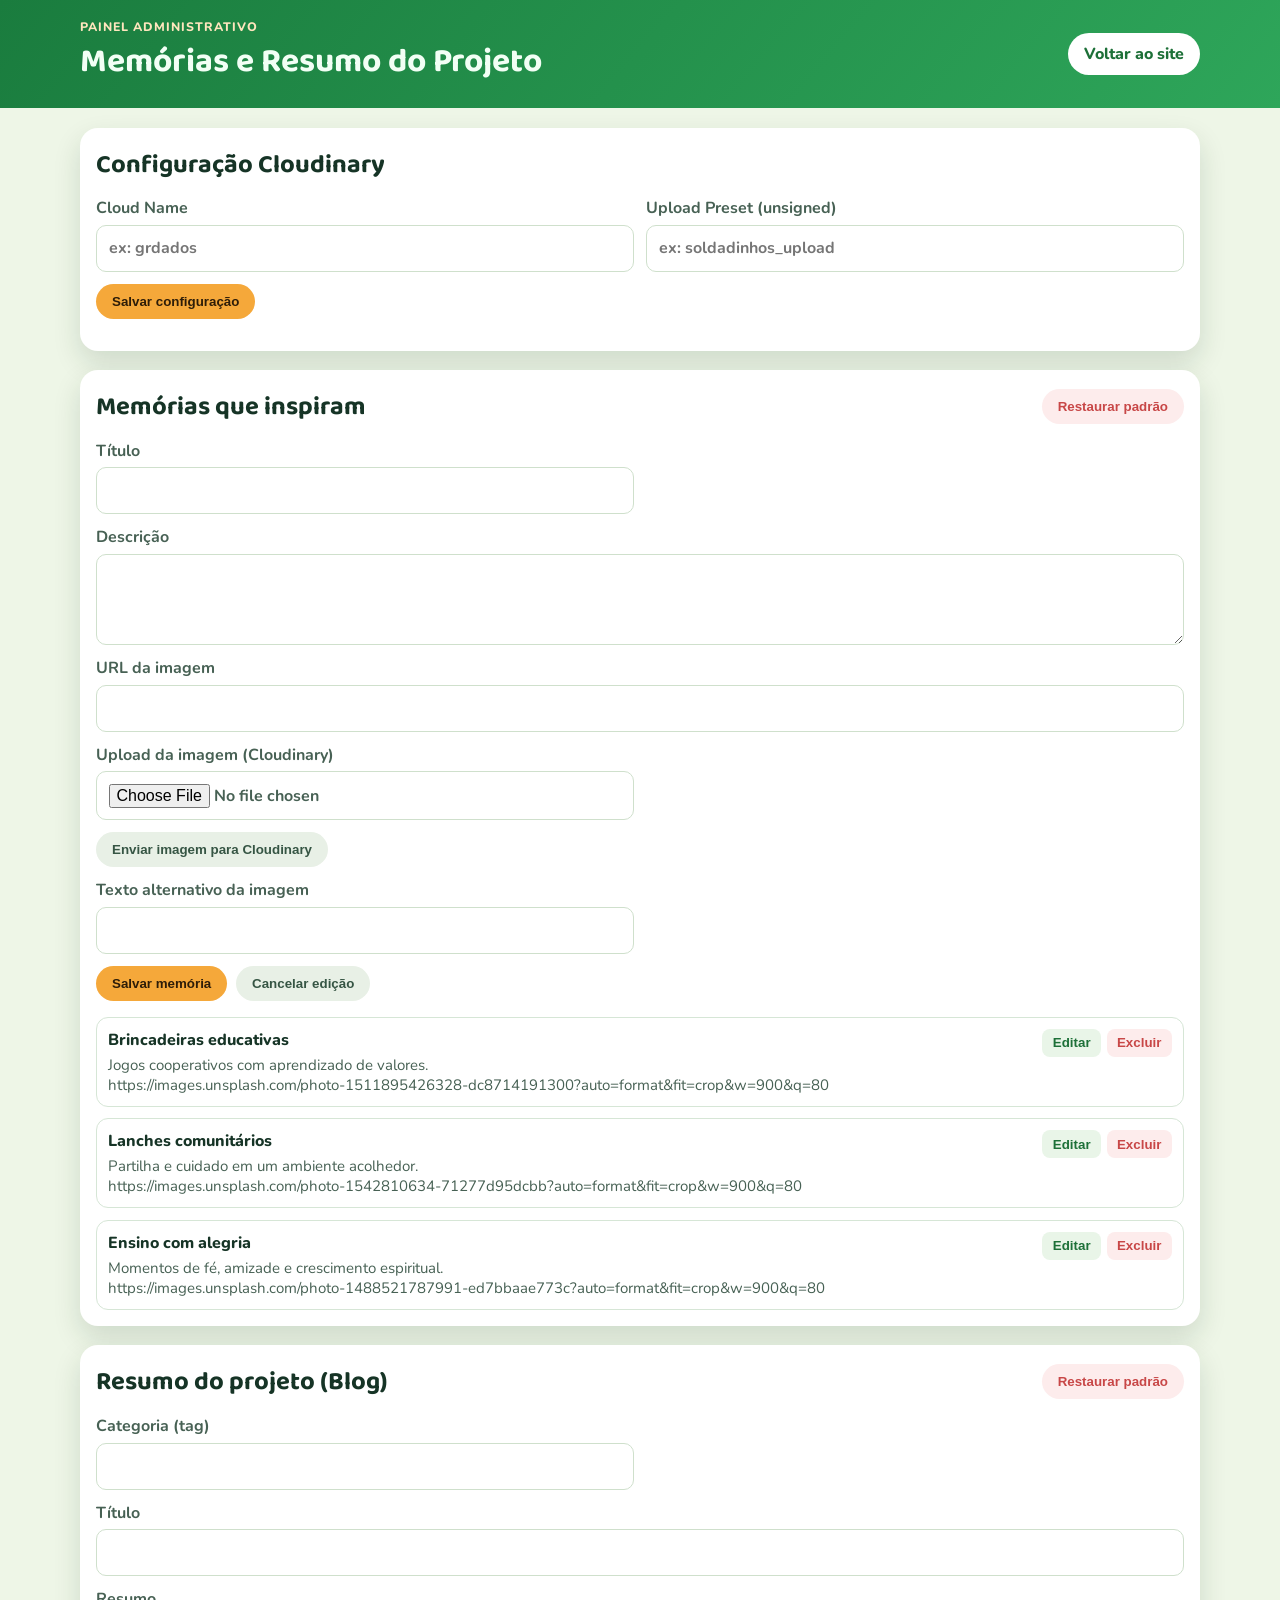
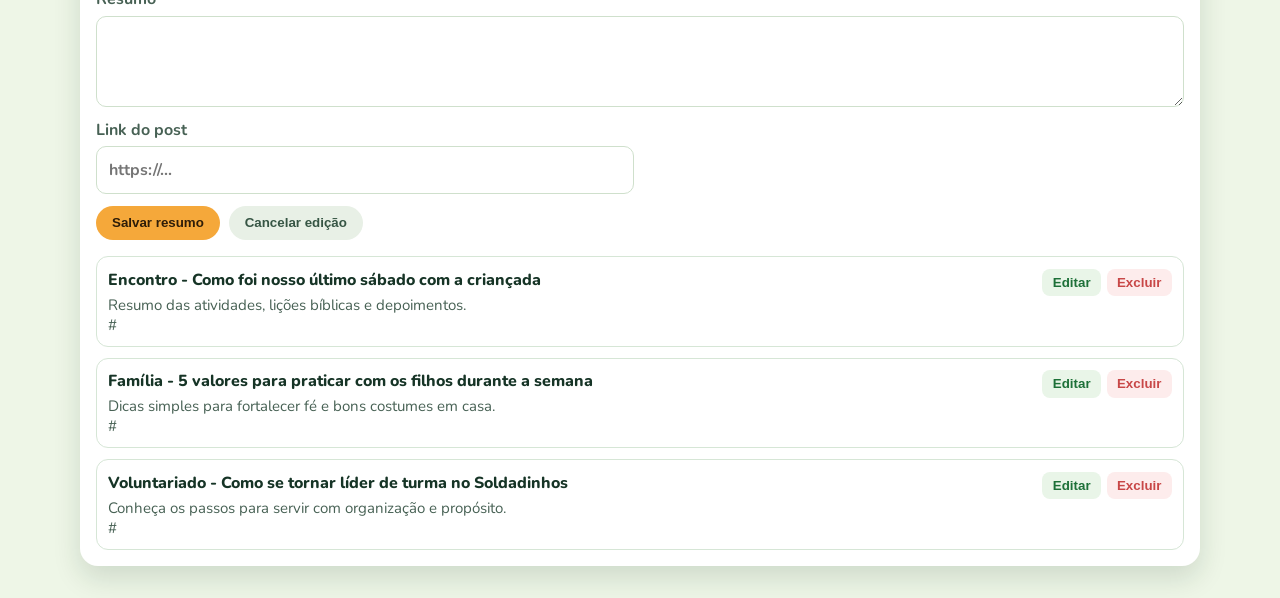
==== admin.html @ 40d7eaef "Add admin panel for memories and summaries with Cloudinary uploads" ====
<!doctype html>
<html lang="pt-BR">
  <head>
    <meta charset="UTF-8" />
    <meta name="viewport" content="width=device-width, initial-scale=1.0" />
    <title>Painel Admin | Soldadinhos de Jesus</title>
    <link rel="preconnect" href="https://fonts.googleapis.com" />
    <link rel="preconnect" href="https://fonts.gstatic.com" crossorigin />
    <link
      href="https://fonts.googleapis.com/css2?family=Baloo+2:wght@600;700;800&family=Nunito:wght@400;600;700&display=swap"
      rel="stylesheet"
    />
    <link rel="stylesheet" href="admin.css" />
  </head>
  <body>
    <header class="admin-header">
      <div class="admin-container admin-header-wrap">
        <div>
          <p class="eyebrow">Painel Administrativo</p>
          <h1>Memórias e Resumo do Projeto</h1>
        </div>
        <a class="btn btn-light" href="index.html">Voltar ao site</a>
      </div>
    </header>

    <main class="admin-container admin-main">
      <section class="admin-panel">
        <div class="panel-head">
          <h2>Configuração Cloudinary</h2>
        </div>
        <form id="cloudForm" class="admin-form">
          <label>
            Cloud Name
            <input id="cloudName" placeholder="ex: grdados" required />
          </label>
          <label>
            Upload Preset (unsigned)
            <input id="uploadPreset" placeholder="ex: soldadinhos_upload" required />
          </label>
          <div class="form-actions">
            <button type="submit" class="btn btn-primary">Salvar configuração</button>
            <span id="cloudStatus" class="form-status" aria-live="polite"></span>
          </div>
        </form>
      </section>

      <section class="admin-panel">
        <div class="panel-head">
          <h2>Memórias que inspiram</h2>
          <button type="button" class="btn btn-danger" id="resetMemories">
            Restaurar padrão
          </button>
        </div>
        <form id="memoryForm" class="admin-form">
          <input type="hidden" id="memoryIndex" value="" />
          <label>
            Título
            <input id="memoryTitle" required />
          </label>
          <label>
            Descrição
            <textarea id="memoryDescription" rows="3" required></textarea>
          </label>
          <label>
            URL da imagem
            <input id="memoryImage" type="url" required />
          </label>
          <label>
            Upload da imagem (Cloudinary)
            <input id="memoryFile" type="file" accept="image/*" />
          </label>
          <div class="form-actions">
            <button type="button" class="btn btn-muted" id="uploadMemoryImage">
              Enviar imagem para Cloudinary
            </button>
            <span id="uploadStatus" class="upload-status"></span>
          </div>
          <label>
            Texto alternativo da imagem
            <input id="memoryAlt" />
          </label>
          <div class="form-actions">
            <button type="submit" class="btn btn-primary">Salvar memória</button>
            <button type="button" class="btn btn-muted" id="cancelMemoryEdit">
              Cancelar edição
            </button>
            <span id="memoryStatus" class="form-status" aria-live="polite"></span>
          </div>
        </form>
        <div id="memoryList" class="admin-list"></div>
      </section>

      <section class="admin-panel">
        <div class="panel-head">
          <h2>Resumo do projeto (Blog)</h2>
          <button type="button" class="btn btn-danger" id="resetSummaries">
            Restaurar padrão
          </button>
        </div>
        <form id="summaryForm" class="admin-form">
          <input type="hidden" id="summaryIndex" value="" />
          <label>
            Categoria (tag)
            <input id="summaryTag" required />
          </label>
          <label>
            Título
            <input id="summaryTitle" required />
          </label>
          <label>
            Resumo
            <textarea id="summaryText" rows="3" required></textarea>
          </label>
          <label>
            Link do post
            <input id="summaryLink" type="url" placeholder="https://..." />
          </label>
          <div class="form-actions">
            <button type="submit" class="btn btn-primary">Salvar resumo</button>
            <button type="button" class="btn btn-muted" id="cancelSummaryEdit">
              Cancelar edição
            </button>
            <span id="summaryStatus" class="form-status" aria-live="polite"></span>
          </div>
        </form>
        <div id="summaryList" class="admin-list"></div>
      </section>
    </main>

    <script src="admin.js"></script>
  </body>
</html>
---- admin.css ----
:root {
  --bg: #eef6e7;
  --surface: #ffffff;
  --text: #163426;
  --text-soft: #476154;
  --brand: #1f8f45;
  --accent: #f5a83a;
  --danger: #c84747;
  --shadow: 0 12px 28px rgba(14, 48, 30, 0.14);
}

* {
  box-sizing: border-box;
}

body {
  margin: 0;
  font-family: "Nunito", sans-serif;
  background: var(--bg);
  color: var(--text);
}

.admin-container {
  width: min(1120px, 92%);
  margin: 0 auto;
}

.admin-header {
  background: linear-gradient(130deg, #1a7c3e, #2ea65a);
  color: #f2fff5;
  padding: 1.2rem 0;
}

.admin-header-wrap {
  display: flex;
  justify-content: space-between;
  align-items: center;
  gap: 1rem;
}

.eyebrow {
  margin: 0;
  letter-spacing: 0.08em;
  text-transform: uppercase;
  font-size: 0.77rem;
  font-weight: 800;
  color: #ffe6be;
}

h1,
h2 {
  margin: 0;
  font-family: "Baloo 2", cursive;
}

h1 {
  font-size: clamp(1.4rem, 3.6vw, 2.1rem);
}

h2 {
  font-size: clamp(1.2rem, 3vw, 1.6rem);
}

.admin-main {
  display: grid;
  gap: 1.2rem;
  padding: 1.2rem 0 2rem;
}

.admin-panel {
  background: var(--surface);
  border-radius: 18px;
  box-shadow: var(--shadow);
  padding: 1rem;
}

.panel-head {
  display: flex;
  justify-content: space-between;
  align-items: center;
  gap: 1rem;
  margin-bottom: 0.8rem;
}

.admin-form {
  display: grid;
  grid-template-columns: repeat(2, minmax(0, 1fr));
  gap: 0.75rem;
  margin-bottom: 1rem;
}

.admin-form label {
  display: grid;
  gap: 0.35rem;
  font-weight: 700;
  color: var(--text-soft);
}

.admin-form textarea,
.admin-form input {
  width: 100%;
  border: 1px solid #cfe0cc;
  border-radius: 10px;
  padding: 0.72rem;
  font: inherit;
}

.admin-form textarea {
  resize: vertical;
  min-height: 80px;
}

.admin-form label:nth-child(3),
.admin-form label:nth-child(4) {
  grid-column: 1 / -1;
}

.form-actions {
  grid-column: 1 / -1;
  display: flex;
  gap: 0.55rem;
  flex-wrap: wrap;
}

.btn {
  border: 0;
  border-radius: 999px;
  padding: 0.62rem 1rem;
  font-weight: 800;
  cursor: pointer;
  text-decoration: none;
  display: inline-flex;
  align-items: center;
  justify-content: center;
}

.btn-primary {
  background: var(--accent);
  color: #2e1d08;
}

.btn-light {
  background: #ffffff;
  color: #1d7038;
}

.btn-muted {
  background: #e8f0e6;
  color: #365544;
}

.btn-danger {
  background: #fdecec;
  color: var(--danger);
}

.upload-status {
  font-weight: 700;
  color: #2a6f43;
  align-self: center;
}

.form-status {
  font-weight: 800;
  align-self: center;
  padding: 0.35rem 0.6rem;
  border-radius: 8px;
  min-height: 34px;
  display: inline-flex;
  align-items: center;
}

.form-status.success {
  color: #145c33;
  background: #e7f6ea;
  border: 1px solid #b7ddbf;
}

.form-status.error {
  color: #9f2d2d;
  background: #fdecec;
  border: 1px solid #f0bcbc;
}

.admin-list {
  display: grid;
  gap: 0.7rem;
}

.list-item {
  border: 1px solid #d6e6d6;
  border-radius: 12px;
  padding: 0.7rem;
  display: flex;
  justify-content: space-between;
  gap: 0.8rem;
}

.item-title {
  margin: 0 0 0.25rem;
  font-weight: 800;
}

.item-sub {
  margin: 0;
  color: var(--text-soft);
  font-size: 0.94rem;
}

.item-actions {
  display: flex;
  gap: 0.35rem;
  align-items: flex-start;
}

.item-actions button {
  border: 0;
  border-radius: 8px;
  font-weight: 700;
  padding: 0.4rem 0.65rem;
  cursor: pointer;
}

.edit-btn {
  background: #e9f5e8;
  color: #1d7038;
}

.delete-btn {
  background: #fdecec;
  color: var(--danger);
}

@media (max-width: 760px) {
  .admin-form {
    grid-template-columns: 1fr;
  }

  .list-item {
    flex-direction: column;
  }

  .admin-header-wrap,
  .panel-head {
    flex-direction: column;
    align-items: flex-start;
  }
}
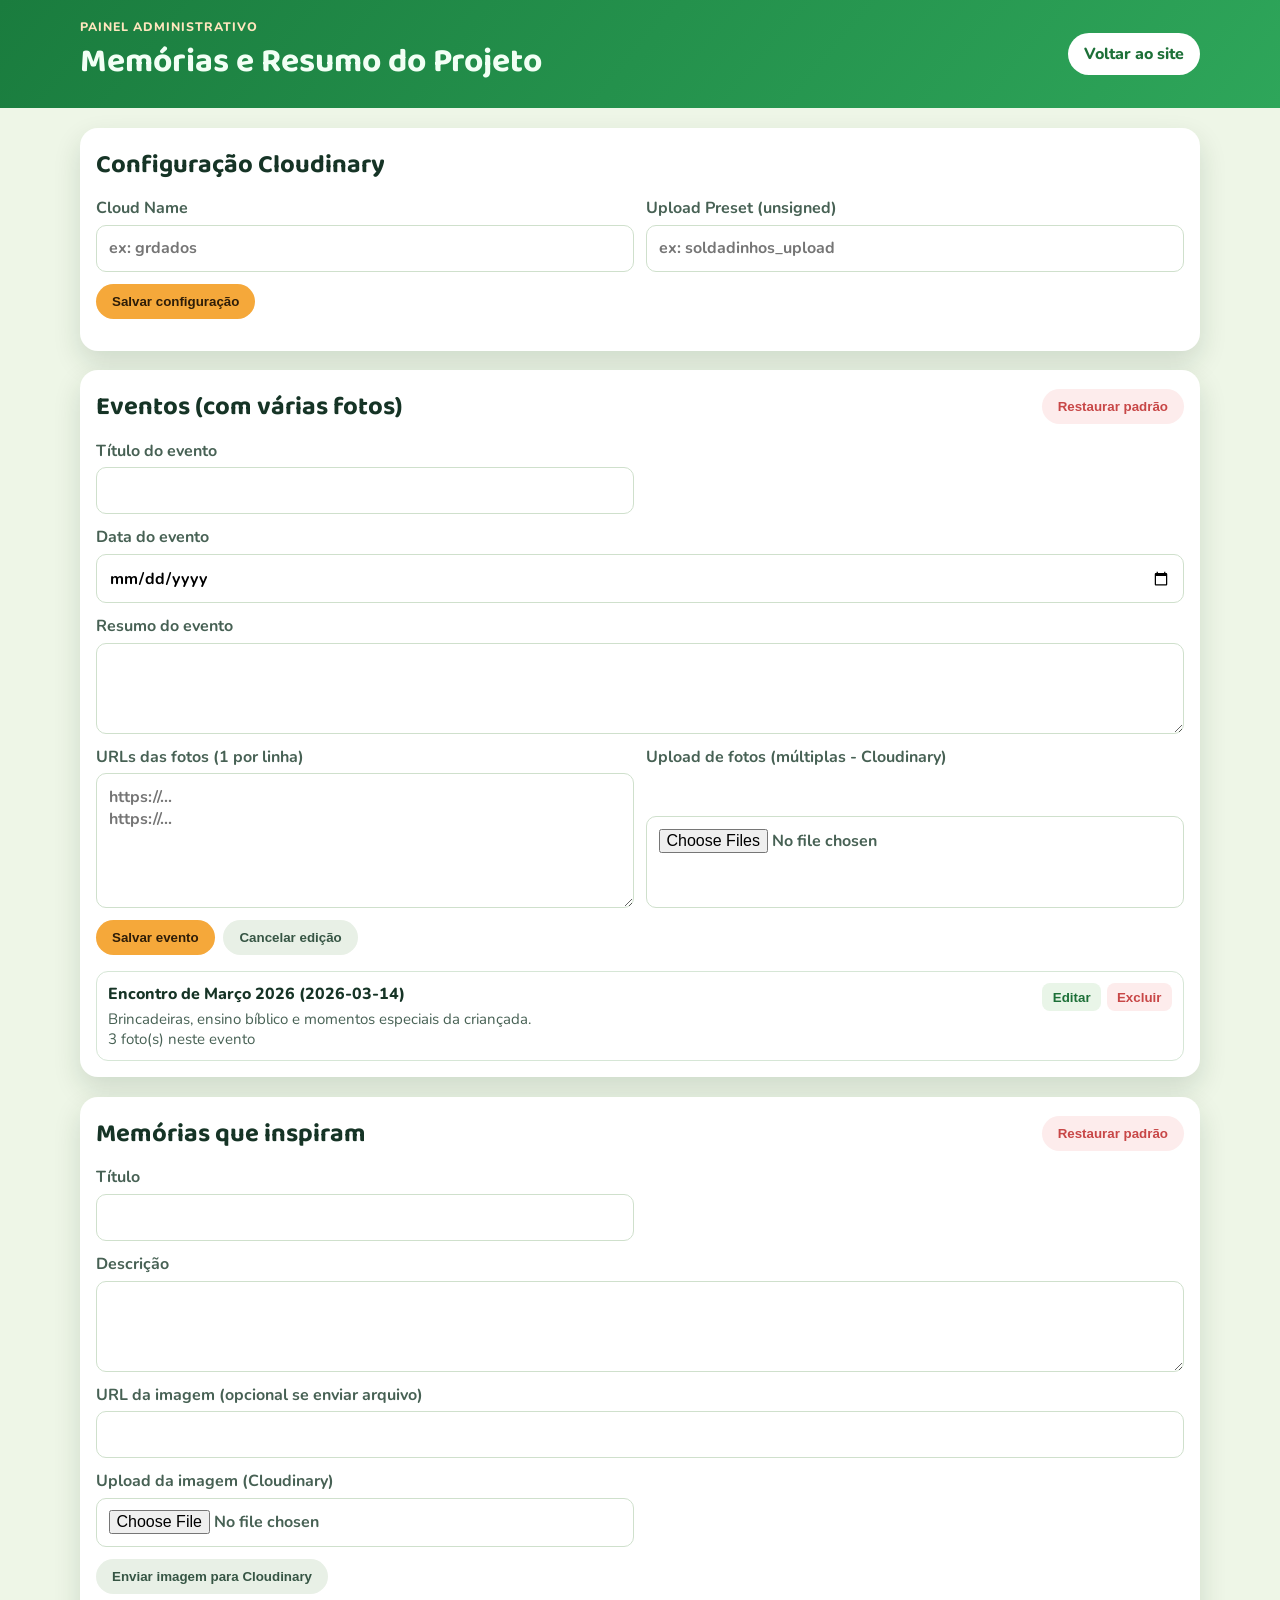
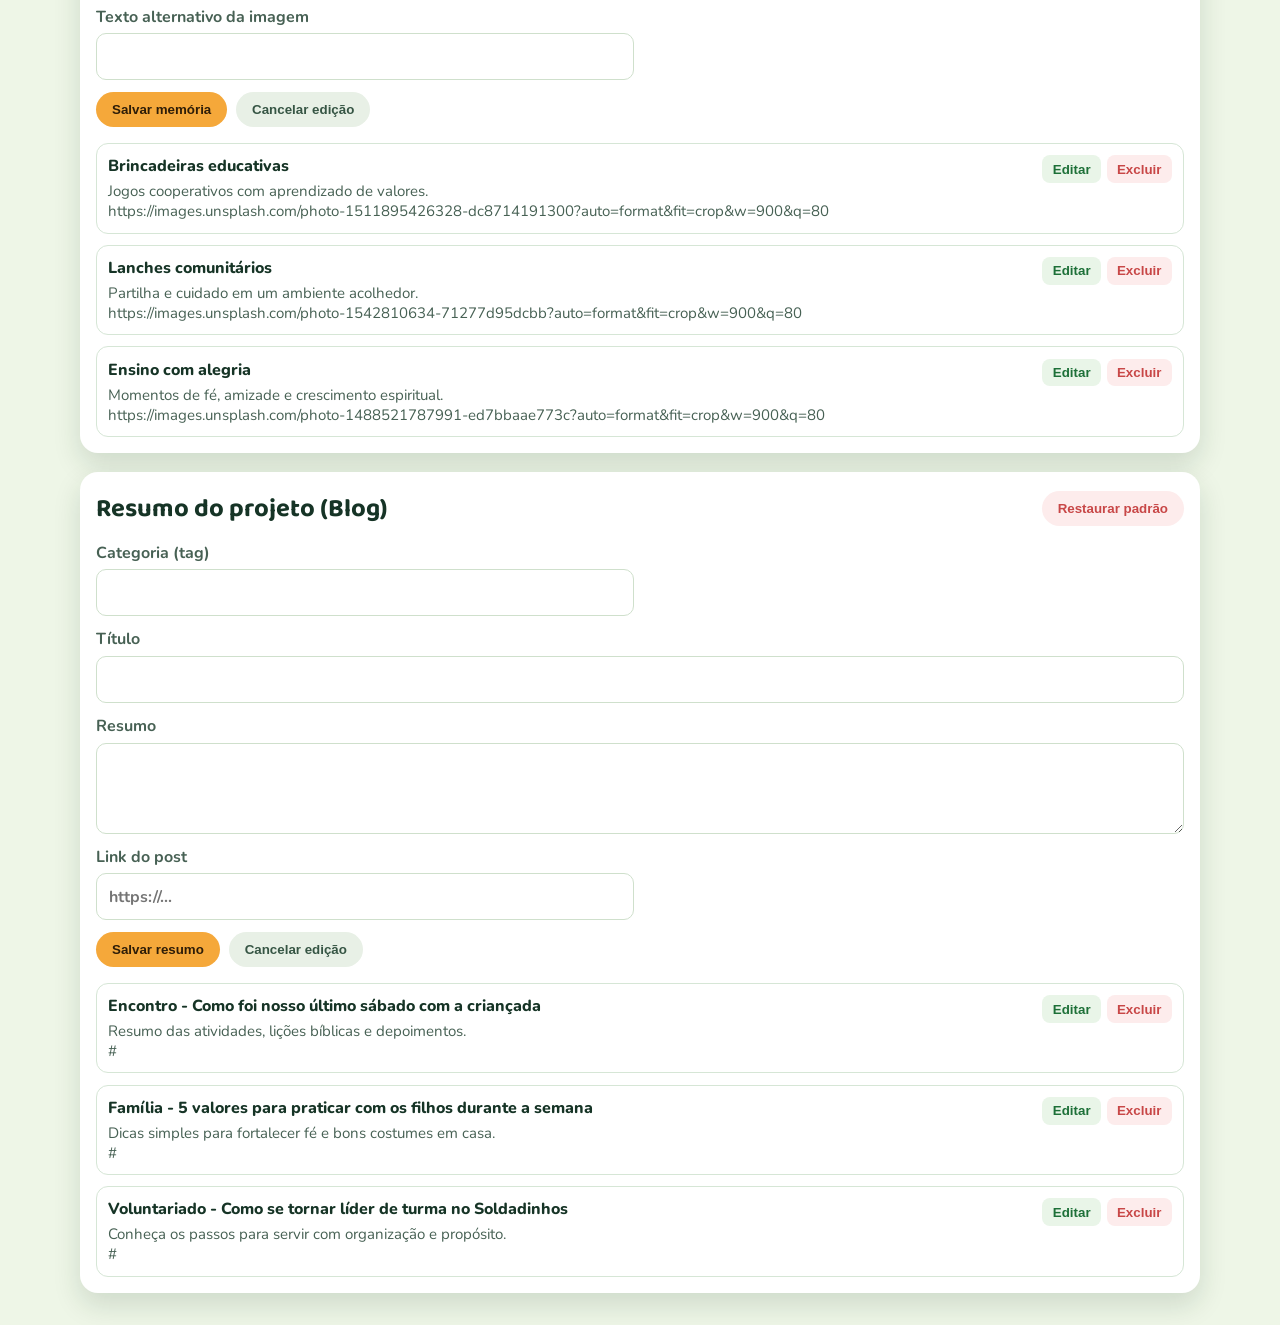
==== commit 46e67daa: "Add event galleries with Cloudinary uploads and hero integration" ====
--- a/admin.html
+++ b/admin.html
@@ -46,6 +46,50 @@
 
       <section class="admin-panel">
         <div class="panel-head">
+          <h2>Eventos (com várias fotos)</h2>
+          <button type="button" class="btn btn-danger" id="resetEvents">
+            Restaurar padrão
+          </button>
+        </div>
+        <form id="eventForm" class="admin-form">
+          <input type="hidden" id="eventIndex" value="" />
+          <label>
+            Título do evento
+            <input id="eventTitle" required />
+          </label>
+          <label>
+            Data do evento
+            <input id="eventDate" type="date" />
+          </label>
+          <label>
+            Resumo do evento
+            <textarea id="eventSummary" rows="3"></textarea>
+          </label>
+          <label>
+            URLs das fotos (1 por linha)
+            <textarea
+              id="eventPhotoUrls"
+              rows="5"
+              placeholder="https://...&#10;https://..."
+            ></textarea>
+          </label>
+          <label>
+            Upload de fotos (múltiplas - Cloudinary)
+            <input id="eventPhotoFiles" type="file" accept="image/*" multiple />
+          </label>
+          <div class="form-actions">
+            <button type="submit" class="btn btn-primary">Salvar evento</button>
+            <button type="button" class="btn btn-muted" id="cancelEventEdit">
+              Cancelar edição
+            </button>
+            <span id="eventStatus" class="form-status" aria-live="polite"></span>
+          </div>
+        </form>
+        <div id="eventList" class="admin-list"></div>
+      </section>
+
+      <section class="admin-panel">
+        <div class="panel-head">
           <h2>Memórias que inspiram</h2>
           <button type="button" class="btn btn-danger" id="resetMemories">
             Restaurar padrão
@@ -62,8 +106,8 @@
             <textarea id="memoryDescription" rows="3" required></textarea>
           </label>
           <label>
-            URL da imagem
-            <input id="memoryImage" type="url" required />
+            URL da imagem (opcional se enviar arquivo)
+            <input id="memoryImage" type="url" />
           </label>
           <label>
             Upload da imagem (Cloudinary)
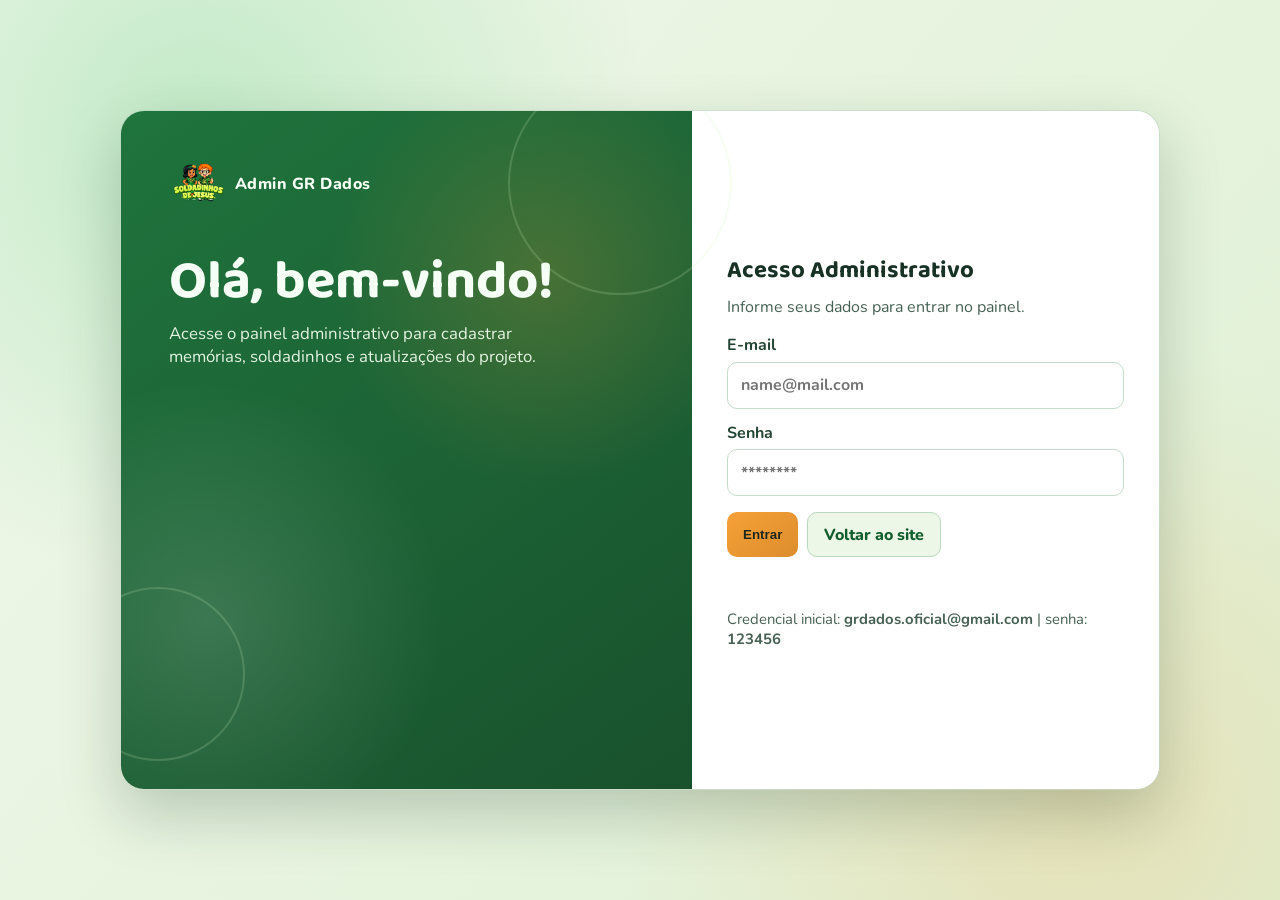
==== commit 2aab38c0: "Refina layout: estrutura com ícones, slider suave e ajustes de localização/login" ====
--- a/admin.html
+++ b/admin.html
@@ -1,4 +1,4 @@
-<!doctype html>
+﻿<!doctype html>
 <html lang="pt-BR">
   <head>
     <meta charset="UTF-8" />
@@ -7,7 +7,7 @@
     <link rel="preconnect" href="https://fonts.googleapis.com" />
     <link rel="preconnect" href="https://fonts.gstatic.com" crossorigin />
     <link
-      href="https://fonts.googleapis.com/css2?family=Baloo+2:wght@600;700;800&family=Nunito:wght@400;600;700&display=swap"
+      href="https://fonts.googleapis.com/css2?family=Baloo+2:wght@600;700;800&family=Nunito:wght@400;600;700;800&display=swap"
       rel="stylesheet"
     />
     <link rel="stylesheet" href="admin.css" />
@@ -17,18 +17,21 @@
       <div class="admin-container admin-header-wrap">
         <div>
           <p class="eyebrow">Painel Administrativo</p>
-          <h1>Memórias e Resumo do Projeto</h1>
-        </div>
-        <a class="btn btn-light" href="index.html">Voltar ao site</a>
+          <h1>Gestão do Projeto Soldadinhos de Jesus</h1>
+        </div>
+        <div class="admin-header-actions">
+          <a class="btn btn-light" href="index.html">Voltar ao site</a>
+          <button class="btn btn-muted" id="logoutAdmin" type="button">Sair</button>
+        </div>
       </div>
     </header>
 
     <main class="admin-container admin-main">
       <section class="admin-panel">
         <div class="panel-head">
-          <h2>Configuração Cloudinary</h2>
-        </div>
-        <form id="cloudForm" class="admin-form">
+          <h2>Configuração do Cloudinary</h2>
+        </div>
+        <form id="cloudForm" class="admin-form compact-form">
           <label>
             Cloud Name
             <input id="cloudName" placeholder="ex: grdados" required />
@@ -44,130 +47,168 @@
         </form>
       </section>
 
-      <section class="admin-panel">
-        <div class="panel-head">
-          <h2>Eventos (com várias fotos)</h2>
-          <button type="button" class="btn btn-danger" id="resetEvents">
-            Restaurar padrão
-          </button>
-        </div>
-        <form id="eventForm" class="admin-form">
-          <input type="hidden" id="eventIndex" value="" />
-          <label>
-            Título do evento
-            <input id="eventTitle" required />
-          </label>
-          <label>
-            Data do evento
-            <input id="eventDate" type="date" />
-          </label>
-          <label>
-            Resumo do evento
-            <textarea id="eventSummary" rows="3"></textarea>
-          </label>
-          <label>
-            URLs das fotos (1 por linha)
-            <textarea
-              id="eventPhotoUrls"
-              rows="5"
-              placeholder="https://...&#10;https://..."
-            ></textarea>
-          </label>
-          <label>
-            Upload de fotos (múltiplas - Cloudinary)
-            <input id="eventPhotoFiles" type="file" accept="image/*" multiple />
-          </label>
-          <div class="form-actions">
-            <button type="submit" class="btn btn-primary">Salvar evento</button>
-            <button type="button" class="btn btn-muted" id="cancelEventEdit">
-              Cancelar edição
-            </button>
-            <span id="eventStatus" class="form-status" aria-live="polite"></span>
-          </div>
-        </form>
-        <div id="eventList" class="admin-list"></div>
-      </section>
-
-      <section class="admin-panel">
-        <div class="panel-head">
-          <h2>Memórias que inspiram</h2>
-          <button type="button" class="btn btn-danger" id="resetMemories">
-            Restaurar padrão
-          </button>
-        </div>
-        <form id="memoryForm" class="admin-form">
-          <input type="hidden" id="memoryIndex" value="" />
-          <label>
-            Título
-            <input id="memoryTitle" required />
-          </label>
-          <label>
-            Descrição
-            <textarea id="memoryDescription" rows="3" required></textarea>
-          </label>
-          <label>
-            URL da imagem (opcional se enviar arquivo)
-            <input id="memoryImage" type="url" />
-          </label>
-          <label>
-            Upload da imagem (Cloudinary)
-            <input id="memoryFile" type="file" accept="image/*" />
-          </label>
-          <div class="form-actions">
-            <button type="button" class="btn btn-muted" id="uploadMemoryImage">
-              Enviar imagem para Cloudinary
-            </button>
-            <span id="uploadStatus" class="upload-status"></span>
-          </div>
-          <label>
-            Texto alternativo da imagem
-            <input id="memoryAlt" />
-          </label>
-          <div class="form-actions">
-            <button type="submit" class="btn btn-primary">Salvar memória</button>
-            <button type="button" class="btn btn-muted" id="cancelMemoryEdit">
-              Cancelar edição
-            </button>
-            <span id="memoryStatus" class="form-status" aria-live="polite"></span>
-          </div>
-        </form>
-        <div id="memoryList" class="admin-list"></div>
-      </section>
-
-      <section class="admin-panel">
-        <div class="panel-head">
-          <h2>Resumo do projeto (Blog)</h2>
-          <button type="button" class="btn btn-danger" id="resetSummaries">
-            Restaurar padrão
-          </button>
-        </div>
-        <form id="summaryForm" class="admin-form">
-          <input type="hidden" id="summaryIndex" value="" />
-          <label>
-            Categoria (tag)
-            <input id="summaryTag" required />
-          </label>
-          <label>
-            Título
-            <input id="summaryTitle" required />
-          </label>
-          <label>
-            Resumo
-            <textarea id="summaryText" rows="3" required></textarea>
-          </label>
-          <label>
-            Link do post
-            <input id="summaryLink" type="url" placeholder="https://..." />
-          </label>
-          <div class="form-actions">
-            <button type="submit" class="btn btn-primary">Salvar resumo</button>
-            <button type="button" class="btn btn-muted" id="cancelSummaryEdit">
-              Cancelar edição
-            </button>
-            <span id="summaryStatus" class="form-status" aria-live="polite"></span>
-          </div>
-        </form>
-        <div id="summaryList" class="admin-list"></div>
+      <section class="admin-tabs-panel">
+        <div class="admin-tabs" role="tablist" aria-label="Menu de gestão">
+          <button class="admin-tab is-active" type="button" data-tab="memories">Criar Memórias</button>
+          <button class="admin-tab" type="button" data-tab="soldiers">Criar Cartão de Soldadinho</button>
+          <button class="admin-tab" type="button" data-tab="summaries">Criar Resumo do Projeto</button>
+        </div>
+
+        <div class="admin-tab-panels">
+          <section class="admin-tab-panel is-active" id="tab-memories" data-panel="memories">
+            <div class="admin-panel">
+              <div class="panel-head">
+                <h2>Eventos (hero + galeria)</h2>
+                <button type="button" class="btn btn-danger" id="resetEvents">Restaurar padrão</button>
+              </div>
+              <form id="eventForm" class="admin-form">
+                <input type="hidden" id="eventIndex" value="" />
+                <label>
+                  Título do evento
+                  <input id="eventTitle" required />
+                </label>
+                <label>
+                  Data do evento
+                  <input id="eventDate" type="date" />
+                </label>
+                <label class="full-col">
+                  Resumo do evento
+                  <textarea id="eventSummary" rows="3"></textarea>
+                </label>
+                <label class="full-col">
+                  URLs das fotos (1 por linha)
+                  <textarea id="eventPhotoUrls" rows="5" placeholder="https://...&#10;https://..."></textarea>
+                </label>
+                <label class="full-col">
+                  Upload de fotos (múltiplas)
+                  <input id="eventPhotoFiles" type="file" accept="image/*" multiple />
+                </label>
+                <div class="form-actions full-col">
+                  <button type="submit" class="btn btn-primary">Salvar evento</button>
+                  <button type="button" class="btn btn-muted" id="cancelEventEdit">Cancelar edição</button>
+                  <span id="eventStatus" class="form-status" aria-live="polite"></span>
+                </div>
+              </form>
+              <div id="eventList" class="admin-list"></div>
+            </div>
+
+            <div class="admin-panel">
+              <div class="panel-head">
+                <h2>Memórias que inspiram</h2>
+                <button type="button" class="btn btn-danger" id="resetMemories">Restaurar padrão</button>
+              </div>
+              <form id="memoryForm" class="admin-form">
+                <input type="hidden" id="memoryIndex" value="" />
+                <label>
+                  Título
+                  <input id="memoryTitle" required />
+                </label>
+                <label>
+                  Texto alternativo da imagem
+                  <input id="memoryAlt" />
+                </label>
+                <label class="full-col">
+                  Descrição
+                  <textarea id="memoryDescription" rows="3" required></textarea>
+                </label>
+                <label>
+                  URL da imagem (opcional)
+                  <input id="memoryImage" type="url" />
+                </label>
+                <label>
+                  Upload da imagem
+                  <input id="memoryFile" type="file" accept="image/*" />
+                </label>
+                <div class="form-actions full-col">
+                  <button type="button" class="btn btn-muted" id="uploadMemoryImage">Enviar imagem</button>
+                  <button type="submit" class="btn btn-primary">Salvar memória</button>
+                  <button type="button" class="btn btn-muted" id="cancelMemoryEdit">Cancelar edição</button>
+                  <span id="uploadStatus" class="upload-status"></span>
+                  <span id="memoryStatus" class="form-status" aria-live="polite"></span>
+                </div>
+              </form>
+              <div id="memoryList" class="admin-list"></div>
+            </div>
+          </section>
+
+          <section class="admin-tab-panel" id="tab-soldiers" data-panel="soldiers">
+            <div class="admin-panel">
+              <div class="panel-head">
+                <h2>Cartão de Soldadinho</h2>
+                <button type="button" class="btn btn-danger" id="resetSoldiers">Restaurar padrão</button>
+              </div>
+              <form id="soldierForm" class="admin-form">
+                <input type="hidden" id="soldierIndex" value="" />
+                <label>
+                  Nome
+                  <input id="soldierName" required />
+                </label>
+                <label>
+                  Habilidade principal
+                  <input id="soldierRole" required placeholder="ex: Louvor e Alegria" />
+                </label>
+                <label class="full-col">
+                  Características (separadas por vírgula)
+                  <input id="soldierTraits" placeholder="ex: Educação, Energia, Brincalhão" />
+                </label>
+                <label class="full-col">
+                  Medalhas (separadas por vírgula)
+                  <input id="soldierMedals" placeholder="ex: Coragem, Fé, Amizade" />
+                </label>
+                <label>
+                  URL da foto (opcional)
+                  <input id="soldierPhoto" type="url" />
+                </label>
+                <label>
+                  Upload da foto
+                  <input id="soldierFile" type="file" accept="image/*" />
+                </label>
+                <div class="form-actions full-col">
+                  <button type="button" class="btn btn-muted" id="uploadSoldierImage">Enviar foto</button>
+                  <button type="submit" class="btn btn-primary">Salvar soldadinho</button>
+                  <button type="button" class="btn btn-muted" id="cancelSoldierEdit">Cancelar edição</button>
+                  <span id="soldierUploadStatus" class="upload-status"></span>
+                  <span id="soldierStatus" class="form-status" aria-live="polite"></span>
+                </div>
+              </form>
+              <div id="soldierList" class="admin-list"></div>
+            </div>
+          </section>
+
+          <section class="admin-tab-panel" id="tab-summaries" data-panel="summaries">
+            <div class="admin-panel">
+              <div class="panel-head">
+                <h2>Resumo do projeto (blog)</h2>
+                <button type="button" class="btn btn-danger" id="resetSummaries">Restaurar padrão</button>
+              </div>
+              <form id="summaryForm" class="admin-form">
+                <input type="hidden" id="summaryIndex" value="" />
+                <label>
+                  Categoria (tag)
+                  <input id="summaryTag" required />
+                </label>
+                <label>
+                  Título
+                  <input id="summaryTitle" required />
+                </label>
+                <label class="full-col">
+                  Resumo
+                  <textarea id="summaryText" rows="3" required></textarea>
+                </label>
+                <label class="full-col">
+                  Link do post
+                  <input id="summaryLink" type="url" placeholder="https://..." />
+                </label>
+                <div class="form-actions full-col">
+                  <button type="submit" class="btn btn-primary">Salvar resumo</button>
+                  <button type="button" class="btn btn-muted" id="cancelSummaryEdit">Cancelar edição</button>
+                  <span id="summaryStatus" class="form-status" aria-live="polite"></span>
+                </div>
+              </form>
+              <div id="summaryList" class="admin-list"></div>
+            </div>
+          </section>
+        </div>
       </section>
     </main>
 
--- a/admin.css
+++ b/admin.css
@@ -1,4 +1,4 @@
-:root {
+﻿:root {
   --bg: #eef6e7;
   --surface: #ffffff;
   --text: #163426;
@@ -6,6 +6,7 @@
   --brand: #1f8f45;
   --accent: #f5a83a;
   --danger: #c84747;
+  --line: #d6e6d6;
   --shadow: 0 12px 28px rgba(14, 48, 30, 0.14);
 }
 
@@ -21,7 +22,7 @@
 }
 
 .admin-container {
-  width: min(1120px, 92%);
+  width: min(1140px, 92%);
   margin: 0 auto;
 }
 
@@ -36,6 +37,12 @@
   justify-content: space-between;
   align-items: center;
   gap: 1rem;
+}
+
+.admin-header-actions {
+  display: flex;
+  gap: 0.5rem;
+  align-items: center;
 }
 
 .eyebrow {
@@ -63,11 +70,12 @@
 
 .admin-main {
   display: grid;
-  gap: 1.2rem;
+  gap: 1rem;
   padding: 1.2rem 0 2rem;
 }
 
-.admin-panel {
+.admin-panel,
+.admin-tabs-panel {
   background: var(--surface);
   border-radius: 18px;
   box-shadow: var(--shadow);
@@ -82,6 +90,39 @@
   margin-bottom: 0.8rem;
 }
 
+.admin-tabs {
+  display: flex;
+  gap: 0.5rem;
+  flex-wrap: wrap;
+  margin-bottom: 0.9rem;
+}
+
+.admin-tab {
+  border: 1px solid #cae1c9;
+  background: #f3fbf1;
+  color: #215e37;
+  border-radius: 999px;
+  padding: 0.52rem 0.9rem;
+  font-weight: 800;
+  cursor: pointer;
+}
+
+.admin-tab.is-active {
+  background: #1f8f45;
+  color: #fff;
+  border-color: #1f8f45;
+  box-shadow: 0 8px 15px rgba(17, 99, 49, 0.2);
+}
+
+.admin-tab-panel {
+  display: none;
+  gap: 1rem;
+}
+
+.admin-tab-panel.is-active {
+  display: grid;
+}
+
 .admin-form {
   display: grid;
   grid-template-columns: repeat(2, minmax(0, 1fr));
@@ -89,11 +130,19 @@
   margin-bottom: 1rem;
 }
 
+.admin-form.compact-form {
+  grid-template-columns: repeat(2, minmax(0, 1fr));
+}
+
 .admin-form label {
   display: grid;
   gap: 0.35rem;
   font-weight: 700;
   color: var(--text-soft);
+}
+
+.full-col {
+  grid-column: 1 / -1;
 }
 
 .admin-form textarea,
@@ -107,12 +156,7 @@
 
 .admin-form textarea {
   resize: vertical;
-  min-height: 80px;
-}
-
-.admin-form label:nth-child(3),
-.admin-form label:nth-child(4) {
-  grid-column: 1 / -1;
+  min-height: 88px;
 }
 
 .form-actions {
@@ -120,6 +164,7 @@
   display: flex;
   gap: 0.55rem;
   flex-wrap: wrap;
+  align-items: center;
 }
 
 .btn {
@@ -188,12 +233,17 @@
 }
 
 .list-item {
-  border: 1px solid #d6e6d6;
+  border: 1px solid var(--line);
   border-radius: 12px;
   padding: 0.7rem;
   display: flex;
   justify-content: space-between;
   gap: 0.8rem;
+  background: #fdfefd;
+}
+
+.list-item.soldier-item {
+  align-items: center;
 }
 
 .item-title {
@@ -205,6 +255,14 @@
   margin: 0;
   color: var(--text-soft);
   font-size: 0.94rem;
+}
+
+.soldier-preview {
+  width: 54px;
+  height: 54px;
+  object-fit: cover;
+  border-radius: 10px;
+  border: 1px solid #cde3ca;
 }
 
 .item-actions {
@@ -232,7 +290,8 @@
 }
 
 @media (max-width: 760px) {
-  .admin-form {
+  .admin-form,
+  .admin-form.compact-form {
     grid-template-columns: 1fr;
   }
 
@@ -245,4 +304,9 @@
     flex-direction: column;
     align-items: flex-start;
   }
-}
+
+  .admin-tab {
+    width: 100%;
+    justify-content: center;
+  }
+}
